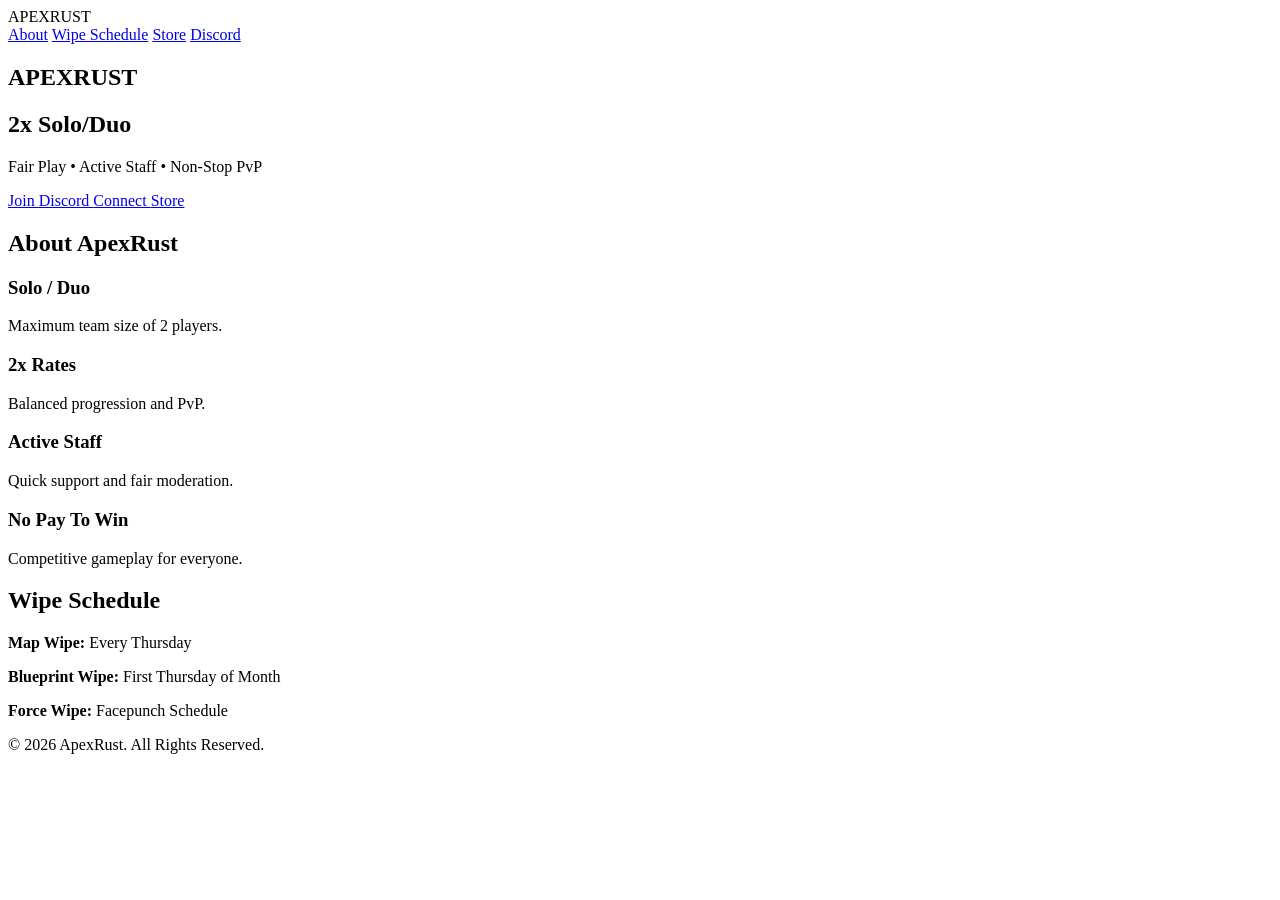
==== index.html @ a4151877 "index.html" ====
<!DOCTYPE html>
<html lang="en">
<head>
    <meta charset="UTF-8">
    <meta name="viewport" content="width=device-width, initial-scale=1.0">
    <title>ApexRust | 2x Solo/Duo</title>
    <link rel="stylesheet" href="style.css">
</head>
<body>

<header>
    <div class="logo">APEXRUST</div>

    <nav>
        <a href="#about">About</a>
        <a href="#wipe">Wipe Schedule</a>
        <a href="#">Store</a>
        <a href="#">Discord</a>
    </nav>
</header>

<section class="hero">
    <div class="overlay">

        <h1>APEXRUST</h1>

        <h2>2x Solo/Duo</h2>

        <p>
            Fair Play • Active Staff • Non-Stop PvP
        </p>

        <div class="buttons">

            <a href="https://discord.gg/YOURDISCORD"
               class="btn discord">
                Join Discord
            </a>

            <a href="steam://connect/YOURSERVERIP:28015"
               class="btn connect">
                Connect
            </a>

            <a href="#"
               class="btn store">
                Store
            </a>

        </div>

    </div>
</section>

<section id="about">

    <h2>About ApexRust</h2>

    <div class="features">

        <div class="card">
            <h3>Solo / Duo</h3>
            <p>Maximum team size of 2 players.</p>
        </div>

        <div class="card">
            <h3>2x Rates</h3>
            <p>Balanced progression and PvP.</p>
        </div>

        <div class="card">
            <h3>Active Staff</h3>
            <p>Quick support and fair moderation.</p>
        </div>

        <div class="card">
            <h3>No Pay To Win</h3>
            <p>Competitive gameplay for everyone.</p>
        </div>

    </div>

</section>

<section id="wipe">

    <h2>Wipe Schedule</h2>

    <div class="wipe-box">

        <p><strong>Map Wipe:</strong> Every Thursday</p>

        <p><strong>Blueprint Wipe:</strong> First Thursday of Month</p>

        <p><strong>Force Wipe:</strong> Facepunch Schedule</p>

    </div>

</section>

<footer>

    <p>© 2026 ApexRust. All Rights Reserved.</p>

</footer>

</body>
</html>
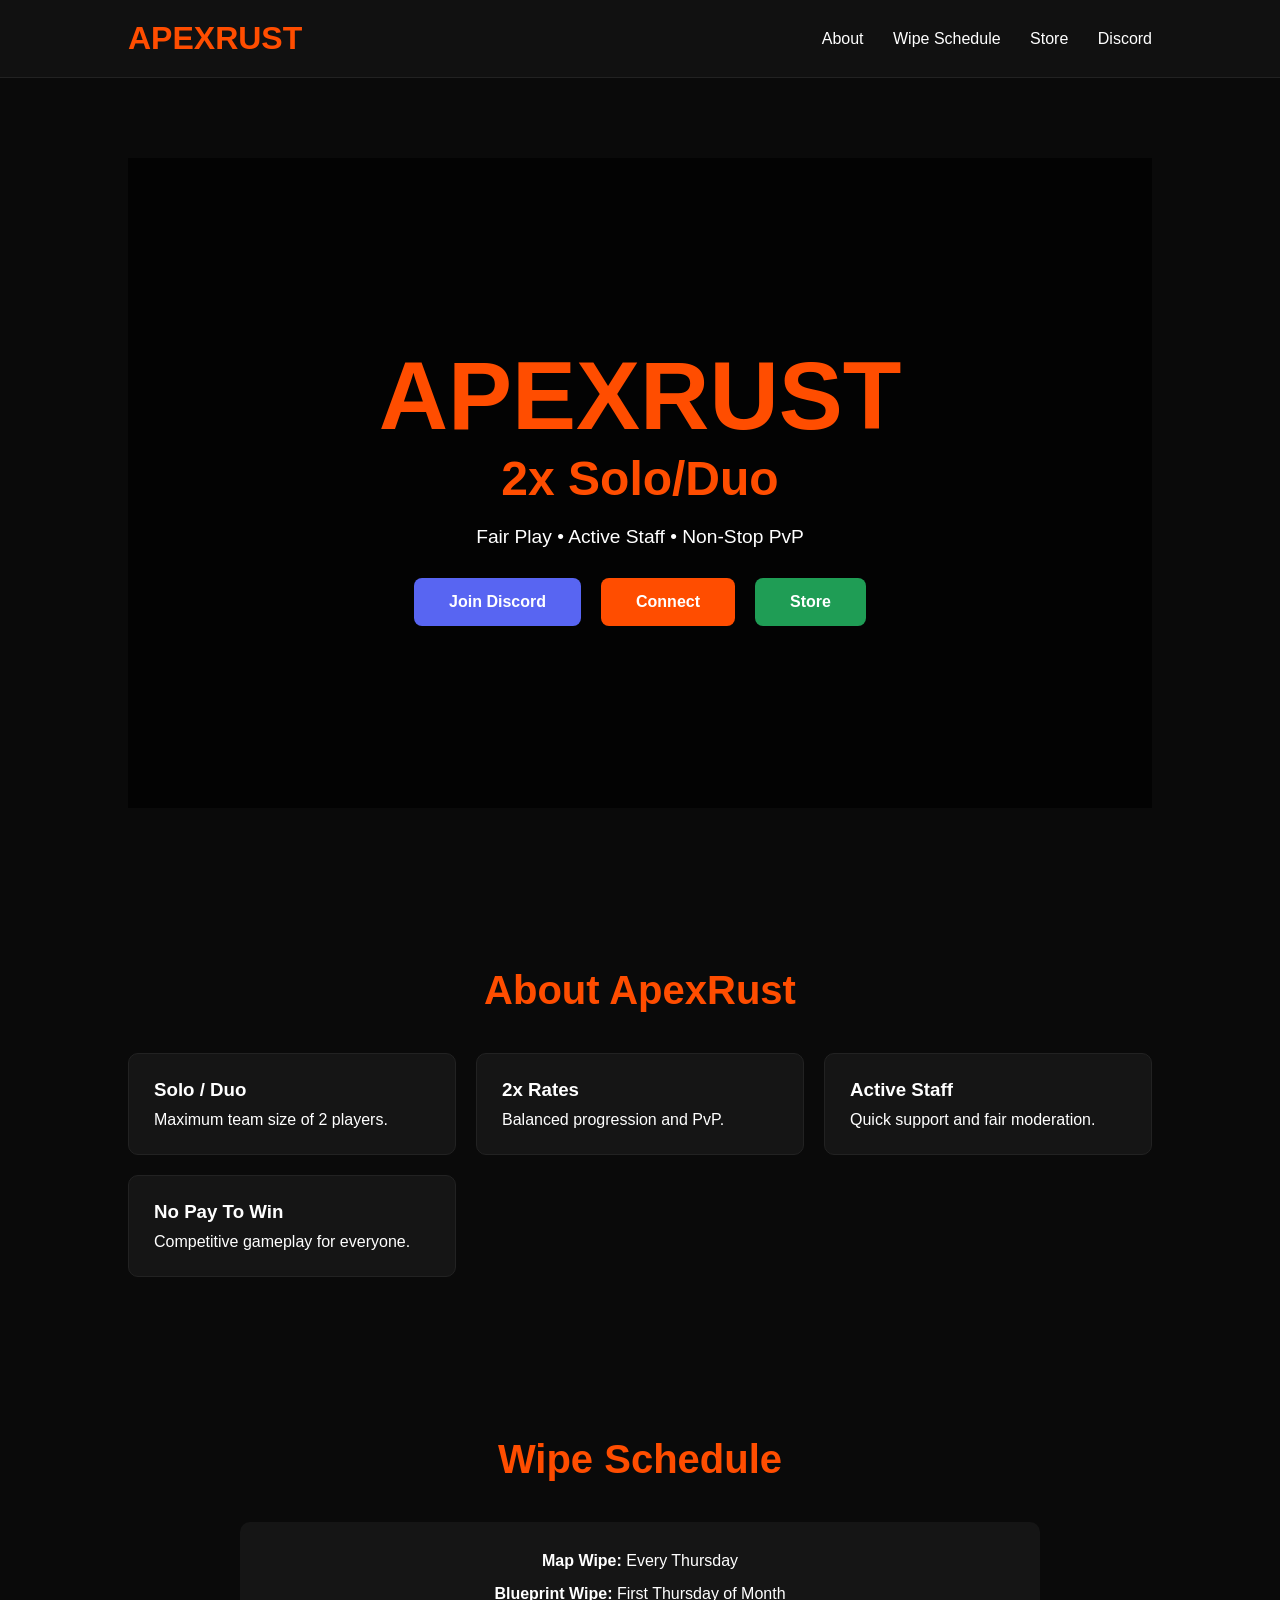
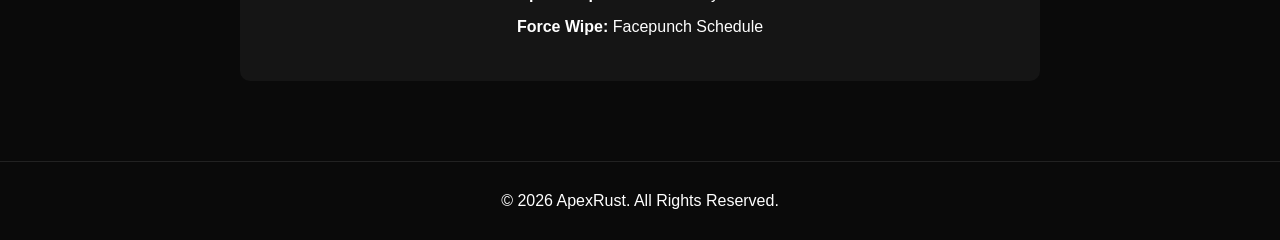
==== commit 1b30a973: "index.html" ====
--- a/index.html
+++ b/index.html
@@ -1,6 +1,9 @@
 <!DOCTYPE html>
 <html lang="en">
 <head>
+    <link rel="preconnect" href="https://fonts.googleapis.com">
+<link rel="preconnect" href="https://fonts.gstatic.com" crossorigin>
+<link href="https://fonts.googleapis.com/css2?family=Bebas+Neue&display=swap" rel="stylesheet">
     <meta charset="UTF-8">
     <meta name="viewport" content="width=device-width, initial-scale=1.0">
     <title>ApexRust | 2x Solo/Duo</title>
--- a/style.css
+++ b/style.css
@@ -0,0 +1,150 @@
+*{
+    margin:0;
+    padding:0;
+    box-sizing:border-box;
+    font-family:Arial, Helvetica, sans-serif;
+}
+
+body{
+    background:#0a0a0a;
+    color:white;
+}
+
+header{
+    display:flex;
+    justify-content:space-between;
+    align-items:center;
+    padding:20px 10%;
+    background:#111;
+    border-bottom:1px solid #222;
+}
+
+.logo{
+    font-size:2rem;
+    font-weight:bold;
+    color:#ff4d00;
+}
+
+nav a{
+    color:white;
+    text-decoration:none;
+    margin-left:25px;
+}
+
+nav a:hover{
+    color:#ff4d00;
+}
+
+.hero{
+    height:90vh;
+    background:url('https://www.bisecthosting.com/blog/wp-content/uploads/2025/09/Rust-Raiding-1024x576.webp');
+    background-size:cover;
+    background-position:center;
+}
+
+.overlay{
+    width:100%;
+    height:100%;
+    background:rgba(0,0,0,.7);
+
+    display:flex;
+    flex-direction:column;
+    justify-content:center;
+    align-items:center;
+    text-align:center;
+}
+
+.hero h1{
+    font-size:6rem;
+    color:#ff4d00;
+}
+
+.hero h2{
+    font-size:3rem;
+    margin-bottom:20px;
+}
+
+.hero p{
+    margin-bottom:30px;
+    font-size:1.2rem;
+}
+
+.buttons{
+    display:flex;
+    gap:20px;
+    flex-wrap:wrap;
+}
+
+.btn{
+    text-decoration:none;
+    padding:15px 35px;
+    border-radius:8px;
+    font-weight:bold;
+    transition:.3s;
+}
+
+.discord{
+    background:#5865F2;
+    color:white;
+}
+
+.connect{
+    background:#ff4d00;
+    color:white;
+}
+
+.store{
+    background:#1f9d55;
+    color:white;
+}
+
+.btn:hover{
+    transform:translateY(-3px);
+}
+
+section{
+    padding:80px 10%;
+}
+
+section h2{
+    text-align:center;
+    margin-bottom:40px;
+    font-size:2.5rem;
+    color:#ff4d00;
+}
+
+.features{
+    display:grid;
+    grid-template-columns:repeat(auto-fit,minmax(250px,1fr));
+    gap:20px;
+}
+
+.card{
+    background:#151515;
+    border:1px solid #222;
+    padding:25px;
+    border-radius:10px;
+}
+
+.card h3{
+    margin-bottom:10px;
+}
+
+.wipe-box{
+    background:#151515;
+    max-width:800px;
+    margin:auto;
+    padding:30px;
+    border-radius:10px;
+    text-align:center;
+}
+
+.wipe-box p{
+    margin-bottom:15px;
+}
+
+footer{
+    text-align:center;
+    padding:30px;
+    border-top:1px solid #222;
+}
